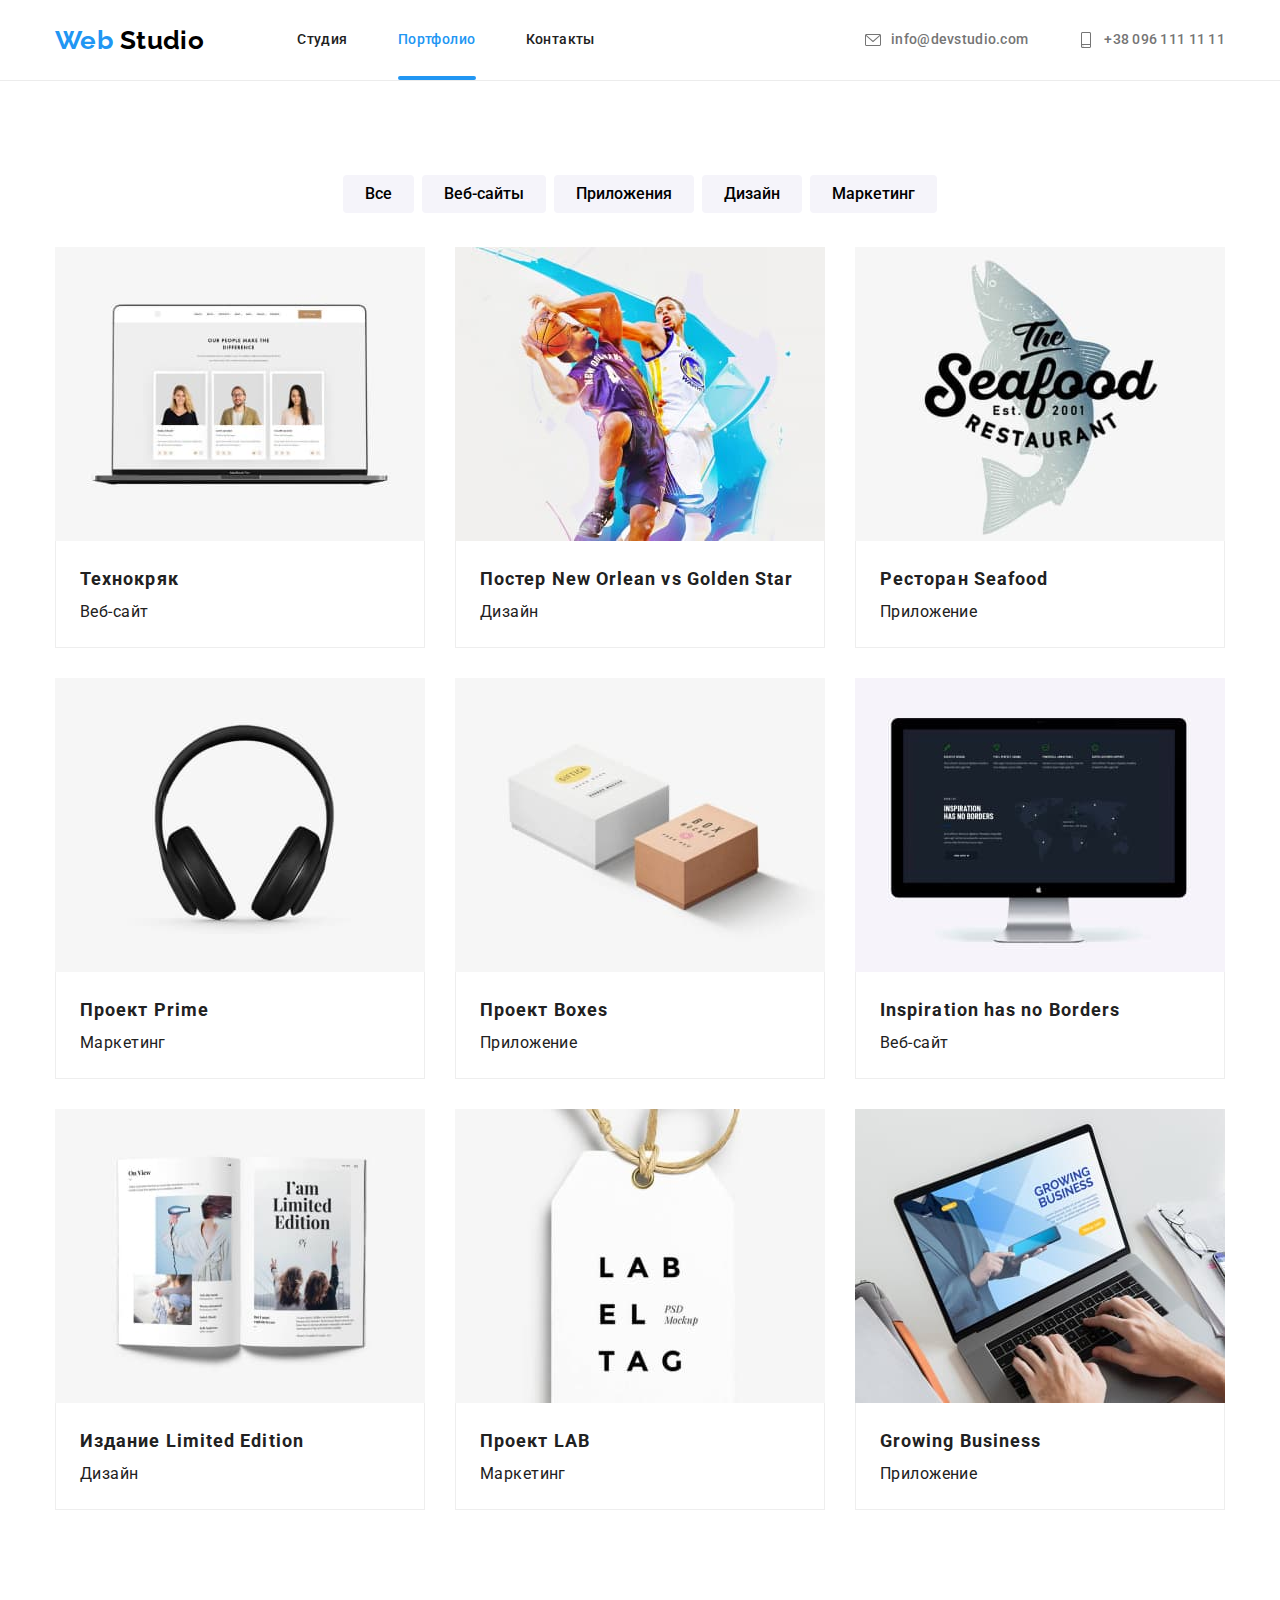
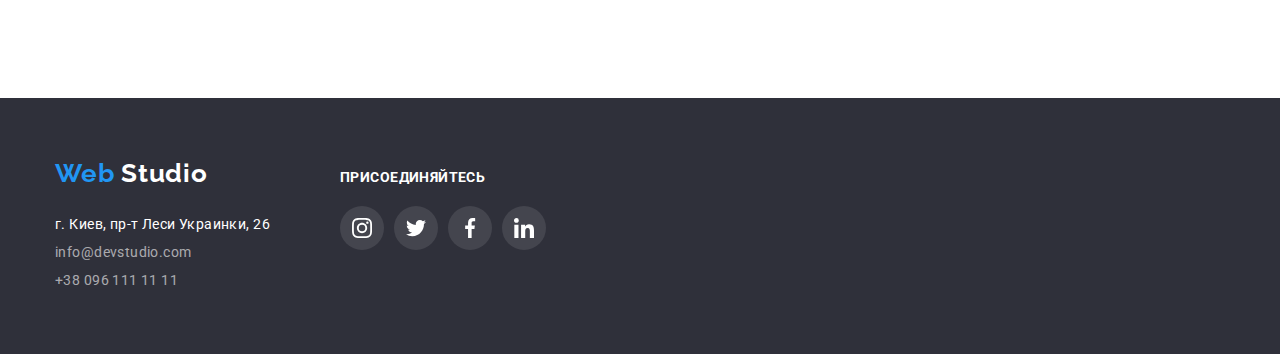
==== portfolio.html @ 7f890c57 "добавляет форму в футере и часть формы в модальном окне" ====
<!DOCTYPE html>
<html lang="ru">

<head>
    <meta charset="UTF-8">
    <meta http-equiv="X-UA-Compatible" content="IE=edge">
    <meta name="viewport" content="width=device-width, initial-scale=1.0">
    <title>Project-1 WebStudio</title>
    <link rel="stylesheet" 
    href="https://cdnjs.cloudflare.com/ajax/libs/modern-normalize/1.1.0/modern-normalize.min.css">
    <link href="https://fonts.googleapis.com/css2?family=Raleway:wght@700&family=Roboto:wght@400;500;700;900&display=swap"
        rel="stylesheet">
        <link rel="stylesheet" href="./css/styles.css">
</head>

<body>
<!--хидер-->
<header class="header">
    <div class="header-text">
        <a class="logo link" href="/"> <span class="logo-accent">Web</span> Studio</a>
        <nav class="header-navigate"></nav>
            <ul class="header-list">
                <li class="header-item">
                    <a class="header-nav link" href="./index.html">Студия</a>
                </li>
                <li class="header-item">
                    <a class="header-nav link active" href="./portfolio.html">Портфолио</a>
                </li>
                <li class="header-item">
                    <a class="header-nav link" href="">Контакты</a>
                </li>
            </ul>
        </nav>

        <ul class="header-contacts">
            <li class="header-contacts-item">
        
                <a class="contacts-item link" href="mailto:info@devstudio.com">
                    <svg class="icon-nav" width="16" height="12">
                        <use href="./images/sprite.svg#icon-envelope-hover"></use>
                    </svg>
                    info@devstudio.com</a>
            </li>
            <li class="header-contacts-item">
                <a class="contacts-item link" href="tel:+380961111111">
                    <svg class="icon-nav" width="10" height="16">
                        <use href="./images/sprite.svg#icon-smartphone"></use>
                    </svg>
                    +38 096 111 11 11</a>
            </li>
        </ul>
    </div>

</header>
    <main>
<section class="portfolio">
    <div class="container">

        <h1 hidden>Портфолио</h1>
    
        <ul class="portfolio-nav-list">
            <li class="portfolio-nav-item">
                <button class="portfolio-nav-button" type="button">Все</button>
            </li>
            <li class="portfolio-nav-item">
                <button class="portfolio-nav-button" type="button">Веб-сайты</button>
            </li>
            <li class="portfolio-nav-item">
                <button class="portfolio-nav-button" type="button">Приложения</button>
            </li>
            <li class="portfolio-nav-item">
                <button class="portfolio-nav-button" type="button">Дизайн</button>
            </li>
            <li class="portfolio-nav-item">
                <button class="portfolio-nav-button" type="button">Маркетинг</button>
            </li> 
        </ul>
    
    
        <ul class="projects-list">
            <li class="project-item">
                <a href="" class="project-item-link link">
                <div class="project-box">
                <img class="project-foto" src="./images/portfolio/web-tehnokryak.jpg" alt="Веб сайт Технокряк" width="370" height="294">
                    <p class="project-description">Технокряк это современная площадка распространения коронавируса. Компании используют эту платформу для цифрового
                    шпионажа и атак на защищённые сервера конкурентов.</p>
                </div>
                <div class="project-name">
                    <h3 class="project-title">Технокряк</h3>
                    <p class="project-type">Веб-сайт</p>
                </div>
                </a>
            </li>

            <li class="project-item">
                <a href="" class="project-item-link link">
                <div class="project-box">
                <img class="project-foto" src="./images/portfolio/poster-basketball.jpg" alt="Баскетбол" width="370" height="294">
                <p class="project-description">Технокряк это современная площадка распространения коронавируса. Компании используют эту
                    платформу для цифрового
                    шпионажа и атак на защищённые сервера конкурентов.</p>
                    </div>
                <div class="project-name">
                    <h3 class="project-title">Постер New Orlean vs Golden Star</h3>
                    <p class="project-type">Дизайн</p>
                </div>
                </a>
            </li>

            <li class="project-item">
                <a href="" class="project-item-link link">
                <div class="project-box">
                <img class="project-foto" src="./images/portfolio/app-seafood.jpg" alt="Лого ресторана" width="370" height="294">
                <p class="project-description">Технокряк это современная площадка распространения коронавируса. Компании используют эту
                    платформу для цифрового
                    шпионажа и атак на защищённые сервера конкурентов.</p>
                    </div>
                <div class="project-name">
                    <h3 class="project-title">Ресторан Seafood</h3>
                    <p class="project-type">Приложение</p>
                </div>
                </a>
            </li>

            <li class="project-item">
                <a href="" class="project-item-link link">
                <div class="project-box">
                <img class="project-foto" src="./images/portfolio/marketing-prime.jpg" alt="Наушники" width="370" height="294">
                <p class="project-description">Технокряк это современная площадка распространения коронавируса. Компании используют эту
                    платформу для цифрового
                    шпионажа и атак на защищённые сервера конкурентов.</p>
                    </div>
                <div class="project-name">
                    <h3 class="project-title">Проект Prime</h3>
                    <p class="project-type">Маркетинг</p>
                </div>
                </a>
            </li>

            <li class="project-item">
                <a href="" class="project-item-link link">
                <div class="project-box">
                <img class="project-foto" src="./images/portfolio/app-boxes.jpg" alt="Коробки" width="370" height="294">
                <p class="project-description">Технокряк это современная площадка распространения коронавируса. Компании используют эту
                    платформу для цифрового
                    шпионажа и атак на защищённые сервера конкурентов.</p>
                    </div>
                <div class="project-name">
                <h3 class="project-title">Проект Boxes</h3>
                <p class="project-type">Приложение</p>
                </div>
                </a>
            </li>

            <li class="project-item">
                <a href="" class="project-item-link link">
                <div class="project-box">
                <img class="project-foto" src="./images/portfolio/web-inspiration.jpg" alt="Компьютер" width="370" height="294">
                <p class="project-description">Технокряк это современная площадка распространения коронавируса. Компании используют эту
                    платформу для цифрового
                    шпионажа и атак на защищённые сервера конкурентов.</p>
                    </div>
                <div class="project-name">
                <h3 class="project-title">Inspiration has no Borders</h3>
                <p class="project-type">Веб-сайт</p>
                </div>
                </a>
            </li>

            <li class="project-item">
                <a href="" class="project-item-link link">
                <div class="project-box">
                <img class="project-foto" src="./images/portfolio/design-limited.jpg" alt="Книга" width="370" height="294">
                <p class="project-description">Технокряк это современная площадка распространения коронавируса. Компании используют эту
                    платформу для цифрового
                    шпионажа и атак на защищённые сервера конкурентов.</p>
                    </div>
                <div class="project-name">
                <h3 class="project-title">Издание Limited Edition</h3>
                <p class="project-type">Дизайн</p>
                </div>
                </a>
            </li>

            <li class="project-item">
                <a href="" class="project-item-link link">
                <div class="project-box">
                <img class="project-foto" src="./images/portfolio/marketing-lab.jpg" alt="Бирка" width="370" height="294">
                <p class="project-description">Технокряк это современная площадка распространения коронавируса. Компании используют эту
                    платформу для цифрового
                    шпионажа и атак на защищённые сервера конкурентов.</p>
                    </div>
                <div class="project-name">
                <h3 class="project-title">Проект LAB</h3>
                <p class="project-type">Маркетинг</p>
                </div>
                </a>
            </li>

            <li class="project-item">
                <a href="" class="project-item-link link">
                <div class="project-box">
                <img class="project-foto" src="./images/portfolio/app-business.jpg" alt="Ноутбук" width="370" height="294">
                <p class="project-description">Технокряк это современная площадка распространения коронавируса. Компании используют эту
                    платформу для цифрового
                    шпионажа и атак на защищённые сервера конкурентов.</p>
                    </div>
                <div class="project-name">
                <h3 class="project-title">Growing Business</h3>
                <p class="project-type">Приложение</p>
                </div>
                </a>
            </li>
        </ul>
    
    </div>
</section>
    </main>

<!--подвал-->

<footer class="footer">
    <div class="container">
        <div class="footer-box">
            <div class="footer-left">
                <a class="logo-footer link" href="/"> <span class="logo-accent">Web</span> Studio</a>
                <address class="footer-addres">
                    <ul class="footer-list">
                        <li class="footer-item"><a class="address-item-map link"
                                href="https://goo.gl/maps/FX2oiXXjCfkCqvJg9" target="_blank"
                                rel="noopener noreferrer">г.
                                Киев,
                                пр-т Леси Украинки, 26</a></li>
                        <li class="footer-item"><a class="address-item link"
                                href="mailto:info@devstudio.com">info@devstudio.com</a></li>
                        <li class="footer-item"><a class="address-item link" href="tel:+380961111111">+38 096 111 11
                                11</a>
                        </li>
                    </ul>
                </address>
            </div>

            <div class="footer-right">
                <h2 hidden>Соцсети</h2>
                <h3 class="footer-right-title">присоединяйтесь</h3>
                <ul class="footer-network">
                    <li class="network-item">
                        <a class="network-link" href="">
                            <svg class="icon-network" width="20" height="20">
                                <use href="./images/sprite.svg#icon-instagram"></use>
                            </svg>
                        </a>
                    </li>

                    <li class="network-item">
                        <a class="network-link" href="">
                            <svg class="icon-network" width="20" height="20">
                                <use href="./images/sprite.svg#icon-twitter"></use>
                            </svg>
                        </a>
                    </li>

                    <li class="network-item">
                        <a class="network-link" href="">
                            <svg class="icon-network" width="20" height="20">
                                <use href="./images/sprite.svg#icon-facebook"></use>
                            </svg>
                        </a>
                    </li>

                    <li class="network-item">
                        <a class="network-link" href="">
                            <svg class="icon-network" width="20" height="20">
                                <use href="./images/sprite.svg#icon-linkedin"></use>
                            </svg>
                        </a>
                    </li>

                </ul>


            </div>
        </div>
    </div>
</footer>
    </body>
    
    </html>
---- css/styles.css ----
/* цвет текста основной #212121
цвет текста вторичный rgba(117, 117, 117, 1)
Цвет акцента #2196F3
#FFFFFF 
цвет фона #E5E5E5
цвет фона вторичный #2F303A

*/
:root {
  --primary-text-color: rgba(117, 117, 117, 1);
  --title-text-color: #212121;
  --accent-color: #2196f3;
  --main-transition-duration: 250ms;
  --main-cubic-bezier: cubic-bezier(0.4, 0, 0.2, 1);
}

/* @keyframes portfoliotext {
  0% {
    transform: translateY(100%);
  }
  100% {
    transform: translateY(0%);
  }
} */

body {
  font-family: 'Roboto', sans-serif;
  font-weight: normal;
  font-size: 14px;
  line-height: 1.71;
  letter-spacing: 0.03em;
  color: var(--primary-text-color);
}

.container {
  width: 1200px;
  padding-left: 15px;
  padding-right: 15px;
  margin-left: auto;
  margin-right: auto;
}

h1,
h2,
h3,
h4 {
  color: var(--title-text-color);
  margin: 0;
  padding: 0;
}

p {
  margin: 0;
  padding: 0;
}

ul {
  list-style: none;
  margin: 0;
  padding: 0;
}

.link {
  text-decoration: none;
  color: var(--title-text-color);
}

/*-------------- header------------ */

.header {
  border-bottom: 1px solid #ececec;
}

.header-text {
  display: flex;
  align-items: center;
  width: 1200px;
  padding-left: 15px;
  padding-right: 15px;
  margin-left: auto;
  margin-right: auto;
}

/*-------------- logo------------ */

.logo {
  font-family: 'Raleway';
  font-weight: bold;
  font-size: 26px;
  line-height: 1.19;
  color: #000000;

  margin-right: 93px;
  transition: color var(--main-transition-duration) var(--main-cubic-bezier);
}

.logo:hover,
.logo:focus {
  color: var(--accent-color);
}

.logo-accent {
  color: var(--accent-color);
}

/*------------- header navigate----------- */

.header-list .active {
  color: var(--accent-color);
}

.active::after {
  position: absolute;
  bottom: 0;
  left: 0;
  content: '';
  display: block;
  width: 100%;
  height: 4px;
  border: 2px solid;
  border-radius: 2px;
  color: var(--accent-color);
  background-color: var(--accent-color);
}

.header-list {
  display: flex;
}

.header-item {
  position: relative;
  font-weight: 500;
  font-size: 14px;
  line-height: 1.14;

  display: block;
}
.header-nav {
  padding-top: 32px;
  padding-bottom: 32px;

  display: block;
  transition: color var(--main-transition-duration) var(--main-cubic-bezier);
}

.header-nav:hover,
.header-nav:focus {
  color: var(--accent-color);
}

.header-contacts {
  margin-left: auto;
  display: flex;
}

.header-contacts-item:not(:last-child),
.header-item:not(:last-child) {
  margin-right: 50px;
}

.header-contacts-item {
  ont-weight: 500;
  font-size: 14px;
  line-height: 1.14;
  letter-spacing: 0.02em;
  color: var(--primary-text-color);

  align-items: center;
}

.contacts-item {
  font-weight: 500;
  font-size: 14px;
  line-height: 1.14;
  letter-spacing: 0.02em;
  color: var(--primary-text-color);
  display: block;

  padding-top: 32px;
  padding-bottom: 32px;
  width: 100%;
  height: 100%;

  display: flex;
  transition: color var(--main-transition-duration) var(--main-cubic-bezier);
}

.contacts-item:hover,
.contacts-item:focus {
  color: var(--accent-color);
}

.icon-nav {
  fill: #757575;
  margin-right: 10px;
  justify-content: center;
  align-items: center;

  width: 16px;
  height: 16px;
  object-fit: contain;

  display: block;
  padding: 0;
  margin-top: auto;
  margin-bottom: auto;
  transition: fill var(--main-transition-duration) var(--main-cubic-bezier);
}

.contacts-item:hover > .icon-nav,
.contacts-item:focus > .icon-nav {
  fill: var(--accent-color);
}

/*----------------- heroes--------------- */
.heroes {
  background-image: linear-gradient(
      rgba(47, 48, 58, 0.4),
      rgba(47, 48, 58, 0.4)
    ),
    url(../images/heroes/heroes.jpg);
  max-width: 1600px;
  margin-left: auto;
  margin-right: auto;
  outline: 1px solid #c4c4c4;
  background-size: cover;
  background-repeat: no-repeat;
  height: 600px;
  background-color: #424242;
  background-position: center;
  box-shadow: 0px 4px 4px rgba(0, 0, 0, 0.25);

  color: #ffffff;
  text-align: center;

  padding-top: 200px;
  padding-bottom: 200px;
}
.main-title {
  color: #ffffff;
  font-weight: 900;
  font-size: 44px;
  line-height: 1.36;
  letter-spacing: 0.06em;
  text-transform: uppercase;

  margin: 0;
  padding: 0;
}

.button-order {
  display: inline-block;

  margin-top: 30px;
  padding: 10px 32px;
  border-radius: 4px;
  box-shadow: 0px 4px 4px rgba(0, 0, 0, 0.15);
  border: 0;

  font-family: inherit;
  font-weight: bold;
  font-size: 16px;
  line-height: 1.88;
  letter-spacing: 0.06em;
  color: #ffffff;
  background-color: var(--accent-color);
  cursor: pointer;
}

/*----------------- Why ----------------- */

.why {
  padding-top: 94px;
  padding-bottom: 94px;
}

.why-list {
  display: flex;
  flex-basis: calc((100% - 60px) / 4);
}

.why-item {
  width: 270px;
}

.why-item:not(:last-child) {
  margin-right: 30px;
}

.box-why {
  width: 270px;
  height: 120px;
  background-color: #f5f4fa;
  margin-bottom: 30px;

  display: flex;
  justify-content: center;
  align-items: center;
}

.why-description {
  margin-top: 10px;
  margin-bottom: 0;
}

/*----------- Чем мы занимаемся,team ------------ */

.doing-title,
.team-title {
  font-weight: bold;
  font-size: 36px;
  line-height: 1.17;
  text-align: center;
}

.doing {
  padding-bottom: 94px;
}

.doing-list {
  display: flex;
  margin-top: 50px;
}

.doing-item {
  position: relative;
}

.doing-img {
  display: block;
}

.doing-item-title {
  position: absolute;
  bottom: 0;

  background-color: rgba(47, 48, 58, 0.8);
  width: 370px;
  height: 70px;
  padding: 27px;
  text-align: center;

  color: #ffffff;
  text-transform: uppercase;
  font-weight: bold;
  font-size: 14px;
  line-height: 1.14;
}

.doing-item:not(:last-child) {
  margin-right: 30px;
}
/*----------------- team------------------ */
.team {
  background-color: #f5f4fa;
  padding-top: 94px;
  padding-bottom: 94px;
}

.team-list {
  display: flex;
  justify-content: center;
  margin-top: 50px;
}

.team-item {
  background: #ffffff;

  box-shadow: 0px 1px 3px rgba(0, 0, 0, 0.12), 0px 1px 1px rgba(0, 0, 0, 0.14),
    0px 2px 1px rgba(0, 0, 0, 0.2);
  border-radius: 0px 0px 4px 4px;

  text-align: center;
  /* padding-bottom: 42px; */
}
.team-item:not(:last-child) {
  margin-right: 30px;
}

.team-box {
  padding-top: 30px;
  padding-bottom: 30px;
}

.team-box-icon {
  display: flex;
  justify-content: center;
  margin-top: 16px;
}

.team-box-link {
  fill: #afb1b8;
  display: flex;
  justify-content: center;
  align-items: center;
  width: 100%;
  height: 100%;

  transition: background-color var(--main-transition-duration)
      var(--main-cubic-bezier),
    fill var(--main-transition-duration) var(--main-cubic-bezier),
    border-radius var(--main-transition-duration) var(--main-cubic-bezier);
}

.team-box-item {
  width: 44px;
  height: 44px;
}

.team-box-item:not(:last-child) {
  margin-right: 10px;
}

.team-box-link:hover,
.team-box-link:focus {
  background-color: var(--accent-color);
  width: 44px;
  height: 44px;
  border-radius: 50%;
  fill: #ffffff;
}

.team-name {
  font-weight: 500;
  font-size: 16px;
  line-height: 1.19;
}

.team-work {
  font-size: 16px;
  line-height: 1.19;
  font-weight: normal;

  margin-top: 10px;
}

/*-------------- постоянные клиенты------------ */

.clients {
  padding-top: 94px;
  padding-bottom: 94px;
}

.clients-title {
  font-weight: bold;
  font-size: 36px;
  line-height: 1.17;
  text-align: center;
}

.clients-list {
  display: flex;
  justify-content: space-between;
  align-items: center;

  margin-top: 50px;
}

.clients-item {
  width: 170px;
  height: 92px;
}

.clients-link {
  width: 100%;
  height: 100%;
  border: 1px solid #afb1b8;
  border-radius: 4px;

  justify-content: center;
  align-items: center;
  display: flex;
  transition: border-color var(--main-transition-duration)
    var(--main-cubic-bezier);
}

.clients-link:hover .icon-clients,
.clients-link:focus .icon-clients {
  fill: var(--accent-color);
}

.clients-link:hover,
.clients-link:focus {
  border-color: var(--accent-color);
}

.icon-clients {
  fill: #afb1b8;
  transition: fill var(--main-transition-duration) var(--main-cubic-bezier);
}

/*-------------- portfolio навигация------------ */

.portfolio {
  padding-top: 94px;
  padding-bottom: 94px;
}

.portfolio-nav-list {
  display: flex;
  justify-content: center;
}

.portfolio-nav-item:not(:last-child) {
  margin-right: 8px;
}

.portfolio-nav-button {
  background-color: #f5f4fa;
  cursor: pointer;
  font-weight: 500;
  font-size: 16px;
  line-height: 1.63;

  text-align: center;
  padding: 6px 22px;
  border-radius: 4px;
  border: 0;
  transition: background-color var(--main-transition-duration)
      var(--main-cubic-bezier),
    color var(--main-transition-duration) var(--main-cubic-bezier),
    box-shadow var(--main-transition-duration) var(--main-cubic-bezier);
}

.portfolio-nav-button:hover,
.portfolio-nav-button:focus {
  color: #ffffff;
  background-color: var(--accent-color);
  box-shadow: 0px 3px 1px rgba(0, 0, 0, 0.1), 0px 1px 2px rgba(0, 0, 0, 0.08),
    0px 2px 2px rgba(0, 0, 0, 0.12);
  border-radius: 4px;
}

/*-------------- portfolio проекты------------ */

.projects-list {
  display: flex;
  flex-wrap: wrap;
  flex-basis: calc((100% - 60px) / 3);

  margin: 0;
  padding: 0;

  margin-top: 34px;
  margin-bottom: 94px;
}

.project-item {
  margin-right: 30px;
  margin-bottom: 30px;
}

.project-item-link {
  display: block;

  background: #ffffff;
  transition: box-shadow var(--main-transition-duration)
    var(--main-cubic-bezier);
}

.project-item-link:focus,
.project-item-link:hover {
  box-sizing: border-box;
  box-shadow: 0px 1px 1px rgba(0, 0, 0, 0.12), 0px 4px 4px rgba(0, 0, 0, 0.06),
    1px 4px 6px rgba(0, 0, 0, 0.16);
}

.project-item:nth-child(3n) {
  margin-right: 0px;
}

.project-item:nth-last-child(-n + 3) {
  margin-bottom: 0px;
}

.project-box {
  position: relative;
  overflow: hidden;
}

.project-description {
  position: absolute;
  top: 0;
  left: 0;

  font-size: 18px;
  line-height: 1.56;
  padding: 63px 24px;
  color: #ffffff;
  background-color: rgba(33, 150, 243, 0.9);
  width: 100%;
  height: 100%;

  overflow: auto;
  transform: translateY(100%);
  transition: transform var(--main-transition-duration) var(--main-cubic-bezier);
}

.project-item:focus .project-description,
.project-item:hover .project-description {
  transform: translateY(0%);
  overflow: visible;
}

.project-foto {
  display: block;
}

.project-name {
  padding: 20px 24px;

  border-right: 1px solid #eeeeee;
  border-bottom: 1px solid #eeeeee;
  border-left: 1px solid #eeeeee;
}

.project-title {
  font-weight: bold;
  font-size: 18px;
  line-height: 2;

  letter-spacing: 0.06em;
}
.project-type {
  font-size: 16px;
  line-height: 1.88;
  margin: 0;
}
/*----------------- footer--------------- */

footer {
  background-color: #2f303a;
  padding-top: 60px;
  padding-bottom: 60px;
}

.footer-box {
  display: flex;
  align-items: baseline;
}

.footer-left {
  margin-right: 70px;
}

.footer-addres {
  font-style: normal;

  margin-top: 20px;
}
.address-item {
  font-size: 14px;
  line-height: 2;
  letter-spacing: 0.03em;
  color: rgba(255, 255, 255, 0.6);

  transition: color var(--main-transition-duration) var(--main-cubic-bezier);
}
.address-item-map {
  font-size: 14px;
  line-height: 2;
  letter-spacing: 0.03em;
  color: #ffffff;

  transition: color var(--main-transition-duration) var(--main-cubic-bezier);
}
.logo-footer {
  color: #ffffff;
  font-family: 'Raleway';
  font-weight: bold;
  font-size: 26px;
  line-height: 1.19;
  letter-spacing: 0.03em;

  transition: color var(--main-transition-duration) var(--main-cubic-bezier);
}

.logo-footer:hover,
.logo-footer:focus {
  color: var(--accent-color);
}

.address-item-map:hover,
.address-item-map:focus {
  color: var(--accent-color);
}

.address-item.link:hover,
.address-item.link:focus {
  color: var(--accent-color);
}

.footer-right {
  margin-right: 93px;
}

.footer-right-title {
  font-weight: bold;
  font-size: 14px;
  line-height: 1.14;
  color: #ffffff;
  text-transform: uppercase;
}

.footer-network {
  display: flex;

  margin-top: 20px;
}

.network-link {
  display: flex;
  align-items: center;
  justify-content: center;

  background-color: rgba(255, 255, 255, 0.1);
  width: 44px;
  height: 44px;
  border-radius: 50%;
  transition: background-color var(--main-transition-duration)
    var(--main-cubic-bezier);
}

.network-item:not(:last-child) {
  margin-right: 10px;
}

.network-link:hover,
.network-link:focus {
  background-color: var(--accent-color);
}

.icon-network {
  fill: #ffffff;
}

.follow-title {
  font-weight: bold;
  font-size: 14px;
  line-height: 1.14;
  text-transform: uppercase;
  color: #ffffff;

  margin-bottom: 20px;
}

.form-follow {
  display: flex;
}

.follow-input {
  padding-left: 16px;
  padding-top: 15px;
  padding-bottom: 15px;
  margin-right: 12px;

  border: 1px solid rgba(255, 255, 255, 0.3);
  border-radius: 4px;
  width: 358px;
  height: 50px;
  background: transparent;
  display: block;
  transition: border-color var(--main-transition-duration)
    var(--main-cubic-bezier);
}

.follow-input::placeholder {
  font-size: 16px;
  
}

.follow-input:hover,
.follow-input:focus {
  border-color: var(--accent-color);
}

.follow-box {
  position: relative;
}

.follow-button {
  /* display: inline-block; */

  width: 200px;
  padding-left: 29px;
  padding-top: 10px;
  padding-right: 62px;
  padding-bottom: 10px;
  border-radius: 4px;
  box-shadow: 0px 4px 4px rgba(0, 0, 0, 0.15);
  border: 0;

  font-family: inherit;
  font-weight: bold;
  font-size: 16px;
  line-height: 1.88;
  letter-spacing: 0.06em;
  color: #ffffff;
  background-color: var(--accent-color);
  cursor: pointer;
}

.icon-follow {
  position: absolute;
  right: 28px;
  top: 50%;
  transform: translateY(-50%);

}

/*----------------- модальное окно--------------- */

.backdrop {
  position: fixed;
  width: 100vw;
  height: 100vh;
  top: 0;
  left: 0;
  background-color: rgba(0, 0, 0, 0.2);
  transition: visibility var(--main-transition-duration)
      var(--main-cubic-bezier),
    opacity var(--main-transition-duration) var(--main-cubic-bezier);
}

.backdrop.is-hidden {
  opacity: 0;
  pointer-events: none;
  visibility: hidden;
}

.modal {
  position: absolute;
  top: 50%;
  left: 50%;
  transform: translate(-50%, -50%);
  z-index: 5;

  width: 528px;
  height: 581px;
  box-shadow: 0px 1px 3px rgba(0, 0, 0, 0.12), 0px 1px 1px rgba(0, 0, 0, 0.14),
    0px 2px 1px rgba(0, 0, 0, 0.2);
  border-radius: 4px;
  background-color: #ffffff;
  padding: 40px;
}

.modal-button {
  position: absolute;
  width: 30px;
  height: 30px;
  border-radius: 50%;
  border: 1px solid rgba(0, 0, 0, 0.1);
  background-color: #ffffff;

  right: 8px;
  top: 8px;
}

.modal-button:hover > .icon-modal,
.modal-button:focus > .icon-modal {
  fill: var(--accent-color);
}

.icon-modal {
  position: absolute;
  top: 50%;
  left: 50%;
  transform: translate(-50%, -50%);
}

.modal-text {
  font-weight: bold;
  font-size: 20px;
  line-height: 1.15;
  text-align: center;
  color: #212121;
  margin-bottom: 12px;
}

.modal-label {
  display: block;
  font-size: 12px;
  line-height: 1.17;
  letter-spacing: 0.01em;
  color: #757575;
  margin-bottom: 4px;
}

.box-modal {
  position: relative;
}

.icon-modal-text {
  position: absolute;
  top: 50%;
  left: 12px;
  transform: translate(0%, -50%);
  transition: fill var(--main-transition-duration)
      var(--main-cubic-bezier);
}

.modal-input {
  display: block;
  width: 448px;
  height: 40px;
  margin-bottom: 10px;
  border: 1px solid rgba(33, 33, 33, 0.2);
  border-radius: 4px;
  padding-left: 42px;
  transition: border var(--main-transition-duration)
      var(--main-cubic-bezier);
}

.modal-comment {
  border: 1px solid rgba(33, 33, 33, 0.2);
  border-radius: 4px;
  width: 448px;
  height: 120px;
  resize: none;
  padding-top: 12px;
  padding-left: 16px;
  transition: border var(--main-transition-duration)
      var(--main-cubic-bezier); 
}

.modal-comment::placeholder {
  font-size: 12px;
  line-height: 1.17;
  letter-spacing: 0.01em;
  color: rgba(117, 117, 117, 0.5);
  
}

.modal-input:focus,
.modal-comment:focus {
  outline: none;
  border: 1px solid var(--accent-color);
  cursor: pointer;
}

.modal-input:focus + .icon-modal-text {
  fill: var(--accent-color);
}
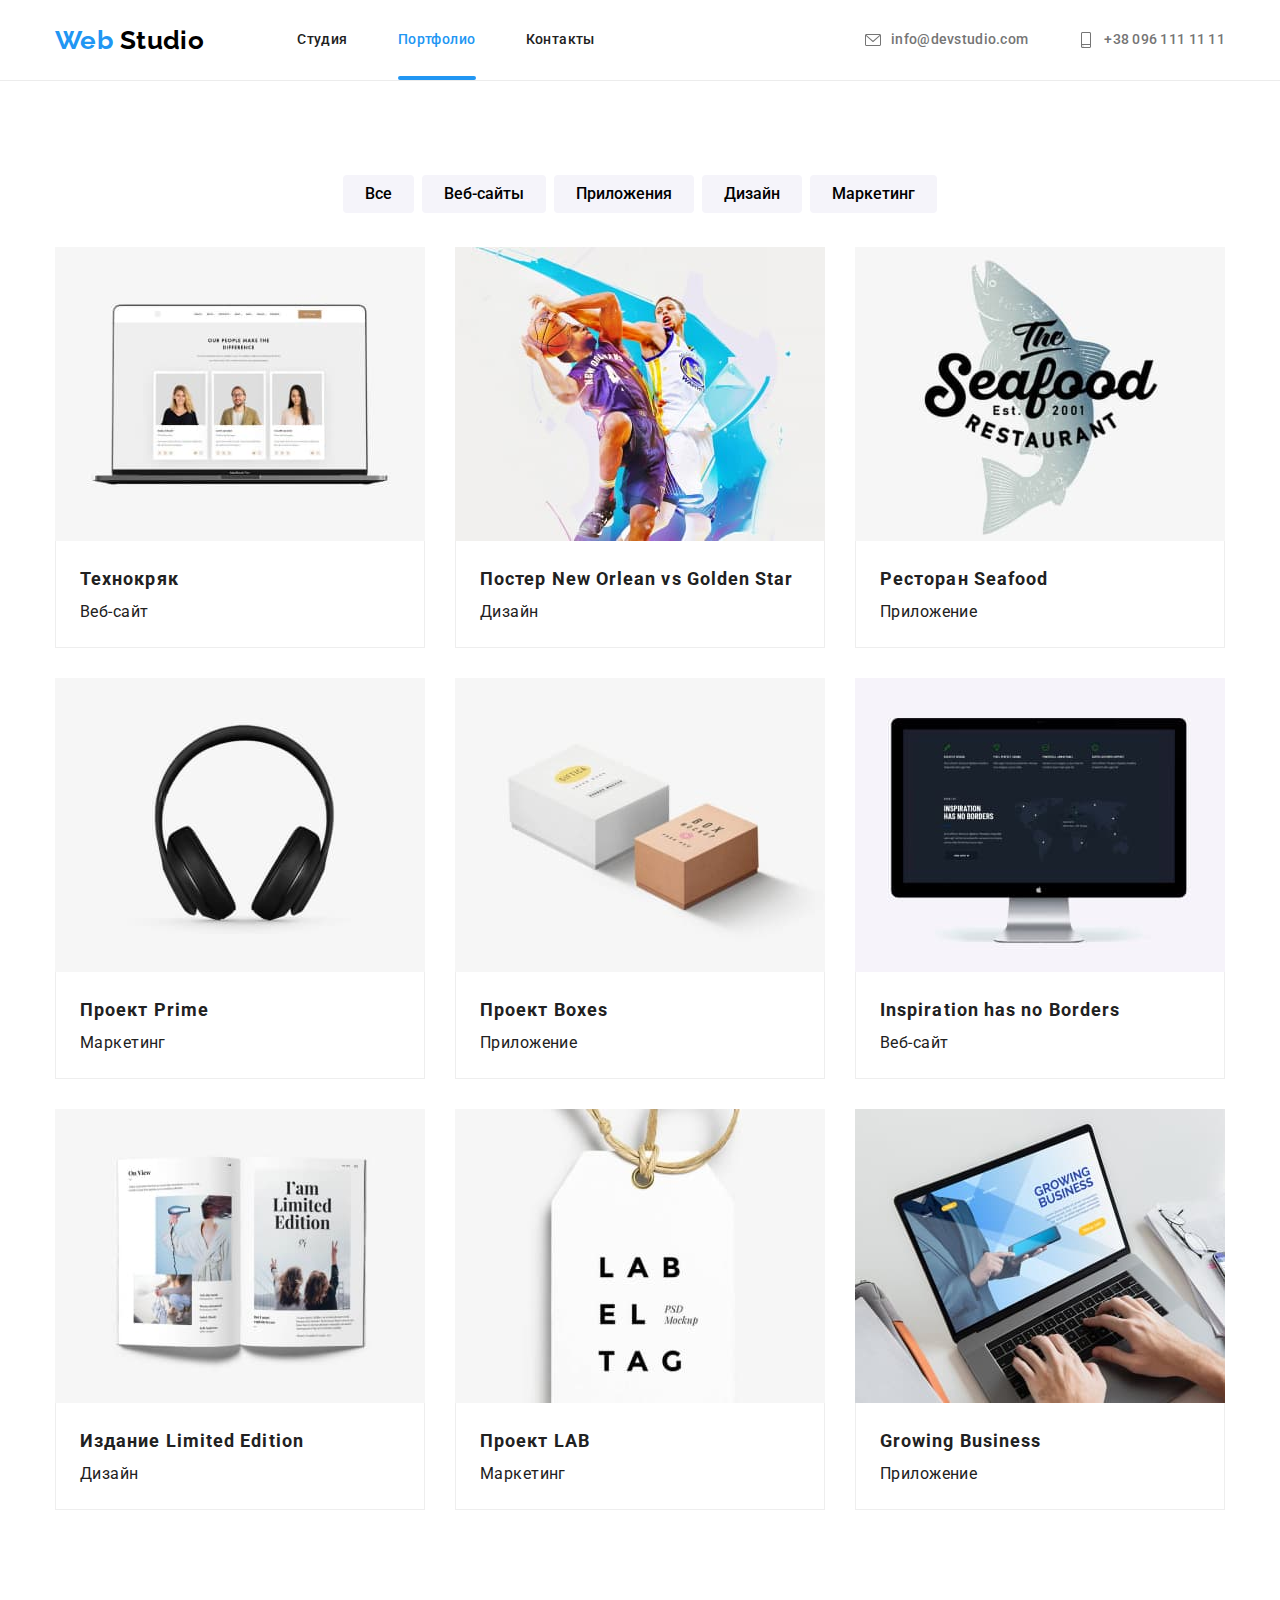
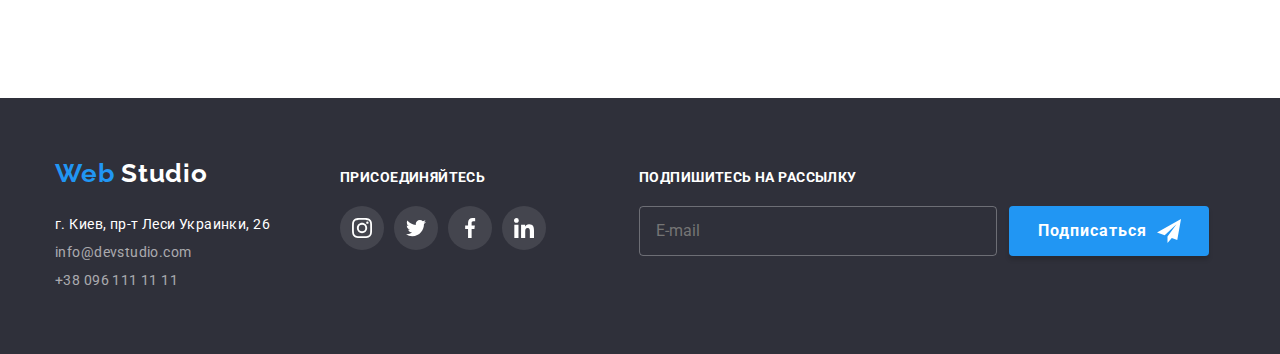
==== commit 682bdfb4: "завершает оформление модального окна" ====
--- a/portfolio.html
+++ b/portfolio.html
@@ -18,7 +18,7 @@
 <header class="header">
     <div class="header-text">
         <a class="logo link" href="/"> <span class="logo-accent">Web</span> Studio</a>
-        <nav class="header-navigate"></nav>
+        <nav class="header-navigate">
             <ul class="header-list">
                 <li class="header-item">
                     <a class="header-nav link" href="./index.html">Студия</a>
@@ -220,69 +220,78 @@
 <!--подвал-->
 
 <footer class="footer">
-    <div class="container">
-        <div class="footer-box">
-            <div class="footer-left">
-                <a class="logo-footer link" href="/"> <span class="logo-accent">Web</span> Studio</a>
-                <address class="footer-addres">
-                    <ul class="footer-list">
-                        <li class="footer-item"><a class="address-item-map link"
-                                href="https://goo.gl/maps/FX2oiXXjCfkCqvJg9" target="_blank"
-                                rel="noopener noreferrer">г.
-                                Киев,
-                                пр-т Леси Украинки, 26</a></li>
-                        <li class="footer-item"><a class="address-item link"
-                                href="mailto:info@devstudio.com">info@devstudio.com</a></li>
-                        <li class="footer-item"><a class="address-item link" href="tel:+380961111111">+38 096 111 11
-                                11</a>
-                        </li>
-                    </ul>
-                </address>
-            </div>
-
-            <div class="footer-right">
-                <h2 hidden>Соцсети</h2>
-                <h3 class="footer-right-title">присоединяйтесь</h3>
-                <ul class="footer-network">
-                    <li class="network-item">
-                        <a class="network-link" href="">
-                            <svg class="icon-network" width="20" height="20">
-                                <use href="./images/sprite.svg#icon-instagram"></use>
-                            </svg>
-                        </a>
+    <div class="container footer-box">
+
+        <div class="footer-left">
+            <a class="logo-footer link" href="/"> <span class="logo-accent">Web</span> Studio</a>
+            <address class="footer-addres">
+                <ul class="footer-list">
+                    <li class="footer-item"><a class="address-item-map link"
+                            href="https://goo.gl/maps/FX2oiXXjCfkCqvJg9" target="_blank" rel="noopener noreferrer">г.
+                            Киев,
+                            пр-т Леси Украинки, 26</a></li>
+                    <li class="footer-item"><a class="address-item link"
+                            href="mailto:info@devstudio.com">info@devstudio.com</a></li>
+                    <li class="footer-item"><a class="address-item link" href="tel:+380961111111">+38 096 111 11
+                            11</a>
                     </li>
-
-                    <li class="network-item">
-                        <a class="network-link" href="">
-                            <svg class="icon-network" width="20" height="20">
-                                <use href="./images/sprite.svg#icon-twitter"></use>
-                            </svg>
-                        </a>
-                    </li>
-
-                    <li class="network-item">
-                        <a class="network-link" href="">
-                            <svg class="icon-network" width="20" height="20">
-                                <use href="./images/sprite.svg#icon-facebook"></use>
-                            </svg>
-                        </a>
-                    </li>
-
-                    <li class="network-item">
-                        <a class="network-link" href="">
-                            <svg class="icon-network" width="20" height="20">
-                                <use href="./images/sprite.svg#icon-linkedin"></use>
-                            </svg>
-                        </a>
-                    </li>
-
                 </ul>
-
-
-            </div>
+            </address>
+        </div>
+
+        <div class="footer-right">
+            <h3 class="footer-right-title">присоединяйтесь</h3>
+            <ul class="footer-network">
+                <li class="network-item">
+                    <a class="network-link" href="">
+                        <svg class="icon-network" width="20" height="20">
+                            <use href="./images/sprite.svg#icon-instagram"></use>
+                        </svg>
+                    </a>
+                </li>
+
+                <li class="network-item">
+                    <a class="network-link" href="">
+                        <svg class="icon-network" width="20" height="20">
+                            <use href="./images/sprite.svg#icon-twitter"></use>
+                        </svg>
+                    </a>
+                </li>
+
+                <li class="network-item">
+                    <a class="network-link" href="">
+                        <svg class="icon-network" width="20" height="20">
+                            <use href="./images/sprite.svg#icon-facebook"></use>
+                        </svg>
+                    </a>
+                </li>
+
+                <li class="network-item">
+                    <a class="network-link" href="">
+                        <svg class="icon-network" width="20" height="20">
+                            <use href="./images/sprite.svg#icon-linkedin"></use>
+                        </svg>
+                    </a>
+                </li>
+
+            </ul>
+        </div>
+        <div class="footer-follow">
+            <p class="follow-title">Подпишитесь на рассылку</p>
+            <form name="form-follow" action="#" class="form-follow">
+                <input class="follow-input" name="follow-email" type="email" placeholder="E-mail">
+                <div class="follow-box">
+                    <button class="follow-button" type="submit">Подписаться</button>
+                    <svg class="icon-follow" width="24" height="24">
+                        <use href="./images/sprite.svg#icon-telegram-send"></use>
+                    </svg>
+                </div>
+
+            </form>
         </div>
     </div>
 </footer>
+
     </body>
     
     </html>--- a/css/styles.css
+++ b/css/styles.css
@@ -753,6 +753,7 @@
   padding-top: 15px;
   padding-bottom: 15px;
   margin-right: 12px;
+  color: #ffffff;
 
   border: 1px solid rgba(255, 255, 255, 0.3);
   border-radius: 4px;
@@ -766,11 +767,11 @@
 
 .follow-input::placeholder {
   font-size: 16px;
-  
 }
 
 .follow-input:hover,
 .follow-input:focus {
+  outline: none;
   border-color: var(--accent-color);
 }
 
@@ -805,7 +806,6 @@
   right: 28px;
   top: 50%;
   transform: translateY(-50%);
-
 }
 
 /*----------------- модальное окно--------------- */
@@ -895,8 +895,7 @@
   top: 50%;
   left: 12px;
   transform: translate(0%, -50%);
-  transition: fill var(--main-transition-duration)
-      var(--main-cubic-bezier);
+  transition: fill var(--main-transition-duration) var(--main-cubic-bezier);
 }
 
 .modal-input {
@@ -907,8 +906,7 @@
   border: 1px solid rgba(33, 33, 33, 0.2);
   border-radius: 4px;
   padding-left: 42px;
-  transition: border var(--main-transition-duration)
-      var(--main-cubic-bezier);
+  transition: border var(--main-transition-duration) var(--main-cubic-bezier);
 }
 
 .modal-comment {
@@ -919,8 +917,8 @@
   resize: none;
   padding-top: 12px;
   padding-left: 16px;
-  transition: border var(--main-transition-duration)
-      var(--main-cubic-bezier); 
+  margin-bottom: 20px;
+  transition: border var(--main-transition-duration) var(--main-cubic-bezier);
 }
 
 .modal-comment::placeholder {
@@ -928,7 +926,6 @@
   line-height: 1.17;
   letter-spacing: 0.01em;
   color: rgba(117, 117, 117, 0.5);
-  
 }
 
 .modal-input:focus,
@@ -942,3 +939,68 @@
   fill: var(--accent-color);
 }
 
+.box-checkbox {
+  display: flex;
+  text-align: center;
+  margin-bottom: 30px;
+}
+
+.modal-checkbox {
+  width: 1px;
+  height: 1px;
+  margin: -1px;
+  padding: 0;
+  overflow: hidden;
+  border: 0;
+  clip: rect(0 0 0 0);
+}
+
+.checkbox-label {
+  display: flex;
+  align-items: center;
+}
+
+.modal-checkbox:checked + .checkbox-label::before {
+  background: var(--accent-color);
+  background-image: url(../images/modal/chek-modal.svg);
+  border: none;
+  background-repeat: no-repeat;
+  background-size: contain;
+  background-position: center;
+}
+
+.checkbox-label::before {
+  content: '';
+  display: block;
+  width: 16px;
+  height: 15px;
+  border: 2px solid #212121;
+  border-radius: 2px;
+  margin-right: 8px;
+}
+
+.chekbox-link {
+  margin-left: 3px;
+}
+
+.modal-button-submit {
+  width: 200px;
+  height: 50px;
+  border-radius: 4px;
+  background-color: var(--accent-color);
+  color: #ffffff;
+  font-weight: bold;
+  font-size: 16px;
+  line-height: 1.87;
+  align-items: center;
+  text-align: center;
+  letter-spacing: 0.06em;
+
+  box-shadow: 0px 4px 4px rgba(0, 0, 0, 0.15);
+  border: 0;
+  cursor: pointer;
+
+  display: block;
+  margin-left: auto;
+  margin-right: auto;
+}
